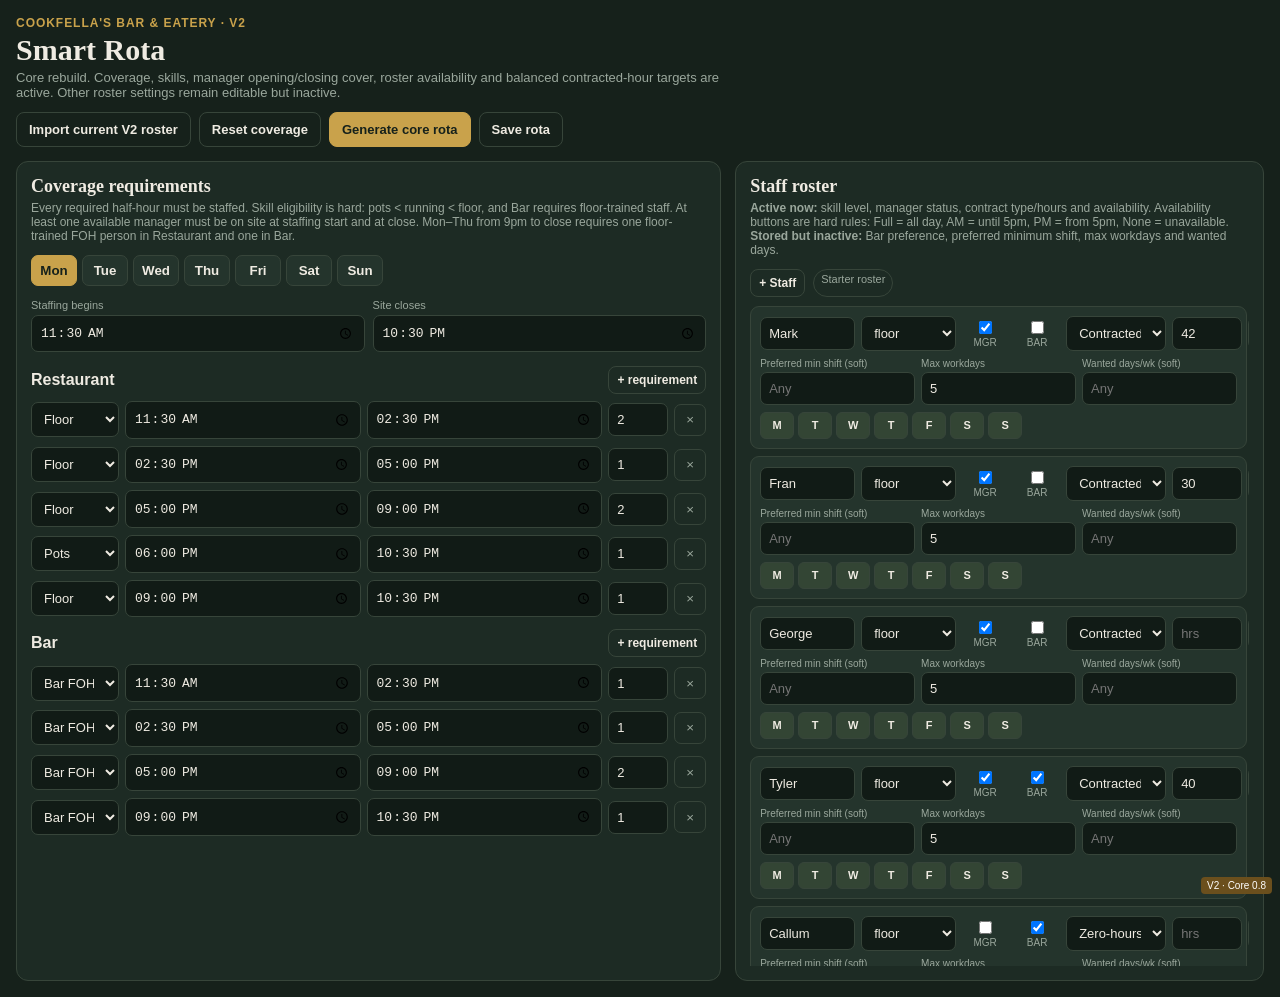
==== v2/index.html @ 1816bac7 "Deploy Core 0.8 roster availability rules" ====
<!DOCTYPE html>
<html lang="en">
<head>
<meta charset="UTF-8" />
<meta name="viewport" content="width=device-width, initial-scale=1.0" />
<title>Cookfella's Smart Rota V2</title>
<link rel="stylesheet" href="./style.css?v=20260817-1030" />
<style>
  .rules{display:none!important}
</style>
</head>
<body>
<div class="app">
  <div class="top">
    <div>
      <div class="eyebrow">Cookfella's Bar &amp; Eatery · V2</div>
      <div class="title">Smart Rota</div>
      <div class="sub">Core rebuild. Coverage, skills, manager opening/closing cover, roster availability and balanced contracted-hour targets are active. Other roster settings remain editable but inactive.</div>
    </div>
    <div class="actions">
      <button class="btn" id="importLegacy">Import current V2 roster</button>
      <button class="btn" id="resetCoverage">Reset coverage</button>
      <button class="btn primary" id="generate">Generate core rota</button>
      <button class="btn" id="download" disabled>Save rota</button>
    </div>
  </div>

  <div class="grid">
    <section class="panel">
      <h2>Coverage requirements</h2>
      <p class="hint">Every required half-hour must be staffed. Skill eligibility is hard: pots &lt; running &lt; floor, and Bar requires floor-trained staff. At least one available manager must be on site at staffing start and at close. Mon–Thu from 9pm to close requires one floor-trained FOH person in Restaurant and one in Bar.</p>
      <div class="daytabs" id="dayTabs"></div>
      <div class="hoursRow">
        <div class="field"><label>Staffing begins</label><input type="time" id="siteOpen"></div>
        <div class="field"><label>Site closes</label><input type="time" id="siteClose"></div>
      </div>
      <div id="coverageEditor"></div>
      <div class="rules">
        <input id="splitGap" type="number"><input id="maxContinuous" type="number"><input id="maxOT" type="number"><input id="twoOff" type="checkbox"><input id="minGeneratedShift" type="number"><input id="flexOverstaff" type="number"><input id="flexBudget" type="number">
      </div>
    </section>

    <section class="panel">
      <h2>Staff roster</h2>
      <p class="hint"><strong>Active now:</strong> skill level, manager status, contract type/hours and availability. Availability buttons are hard rules: Full = all day, AM = until 5pm, PM = from 5pm, None = unavailable. <strong>Stored but inactive:</strong> Bar preference, preferred minimum shift, max workdays and wanted days.</p>
      <div class="actions" style="margin-bottom:9px"><button class="btn small" id="addStaff">+ Staff</button><span class="badge" id="staffSource"></span></div>
      <div class="staffList" id="staffList"></div>
    </section>
  </div>

  <section class="panel results" id="resultsPanel" style="display:none">
    <h2>Generated rota</h2>
    <p class="hint" id="resultHint"></p>
    <div class="metrics" id="metrics"></div>
    <div id="warnings"></div>
    <div class="rotaGrid" id="rotaGrid"></div>
    <div class="footerNote">V2 Core 0.8 keeps full coverage, skills, roster availability and manager opening/closing cover hard. Contracted targets are balanced inside those hard constraints. Mon–Thu closing FOH demand is one floor-trained person in each area from 9pm. Workday limits, split rules, shift-length preferences and Bar preference remain inactive.</div>
  </section>
</div>
<div class="build">V2 · Core 0.8</div>
<script src="./smart.js?v=20260817-1006"></script>
<script src="./weekday-close-coverage.js?v=20260817-1302"></script>
<script src="./export-fix.js?v=20260817-1048"></script>
<script src="./baseline-optimizer.js?v=20260817-1332"></script>
</body>
</html>
---- v2/style.css ----
:root{--bg:#16211B;--panel:#1d2b24;--panel2:#24342c;--cream:#EFEBE2;--muted:#9AA79C;--gold:#C9A24B;--green:#6FAE8C;--red:#C98A6B;--line:#37453A;--ink:#16211B}*{box-sizing:border-box}body{margin:0;background:var(--bg);color:var(--cream);font-family:-apple-system,BlinkMacSystemFont,"Segoe UI",sans-serif}.app{max-width:1500px;margin:auto;padding:16px}.top{display:flex;gap:12px;justify-content:space-between;align-items:flex-start;flex-wrap:wrap;margin-bottom:14px}.eyebrow{font-size:12px;letter-spacing:.08em;text-transform:uppercase;color:var(--gold);font-weight:800}.title{font:700 30px/1.05 Georgia,serif;margin:4px 0}.sub{color:var(--muted);font-size:13px;max-width:720px}.actions{display:flex;gap:8px;flex-wrap:wrap}.btn{appearance:none;border:1px solid var(--line);background:transparent;color:var(--cream);border-radius:8px;padding:9px 12px;font-weight:700;font-size:13px;cursor:pointer}.btn:hover{filter:brightness(1.15)}.btn:disabled{cursor:default}.btn.primary{background:var(--gold);border-color:var(--gold);color:var(--ink)}.btn.small{padding:6px 8px;font-size:12px}.badge{display:inline-block;padding:3px 7px;border-radius:99px;border:1px solid var(--line);font-size:11px;color:var(--muted)}.grid{display:grid;grid-template-columns:minmax(0,1fr) minmax(330px,.75fr);gap:14px}.panel{background:var(--panel);border:1px solid var(--line);border-radius:12px;padding:14px}.panel h2{font:700 18px Georgia,serif;margin:0 0 4px}.hint{font-size:12px;color:var(--muted);margin:0 0 12px}.daytabs{display:flex;gap:5px;overflow:auto;padding-bottom:8px}.daytab{min-width:46px;border:1px solid var(--line);background:var(--panel2);color:var(--cream);padding:7px;border-radius:7px;font-weight:700}.daytab.active{background:var(--gold);color:var(--ink);border-color:var(--gold)}.hoursRow{display:grid;grid-template-columns:1fr 1fr;gap:8px;margin:5px 0 14px}.field label,.miniLabel{display:block;color:var(--muted);font-size:11px;margin-bottom:4px}.field input,.req input,.req select,.staffRow input,.staffRow select{width:100%;background:#111b16;color:var(--cream);border:1px solid var(--line);border-radius:7px;padding:8px;font-size:13px}.areaHead{display:flex;justify-content:space-between;align-items:center;margin-top:12px}.areaTitle{font-weight:800}.reqs{display:flex;flex-direction:column;gap:7px;margin-top:7px}.req{display:grid;grid-template-columns:88px 1fr 1fr 60px 32px;gap:6px;align-items:center}.req .remove,.icon{width:32px;height:32px;border-radius:7px;border:1px solid var(--line);background:transparent;color:var(--muted);cursor:pointer}.rules{display:grid;grid-template-columns:repeat(4,1fr);gap:8px;margin-top:12px}.ruleCard{background:var(--panel2);padding:9px;border-radius:8px;border:1px solid var(--line)}.ruleCard input{width:70px;background:#111b16;color:var(--cream);border:1px solid var(--line);border-radius:6px;padding:5px}.staffList{display:flex;flex-direction:column;gap:7px;max-height:660px;overflow:auto;padding-right:2px}.staffRow{background:var(--panel2);border:1px solid var(--line);border-radius:9px;padding:9px}.staffTop{display:grid;grid-template-columns:minmax(95px,1.2fr) 95px 46px 46px 100px 70px 32px;gap:6px;align-items:center}.checkWrap{text-align:center;font-size:10px;color:var(--muted)}.checkWrap input{width:auto}.avail{display:flex;gap:4px;margin-top:7px;flex-wrap:wrap}.avail button{width:34px;height:27px;border-radius:6px;border:1px solid var(--line);background:#111b16;color:var(--cream);font-size:11px;font-weight:700}.avail button.full{background:#6f855633}.avail button.am{background:linear-gradient(90deg,#C9A24B55 0 50%,#111b16 50%)}.avail button.pm{background:linear-gradient(90deg,#111b16 0 50%,#C9A24B55 50%)}.avail button.none{opacity:.35}.staffMeta{display:grid;grid-template-columns:1fr 1fr 1fr;gap:6px;margin-top:7px}.staffMeta label{font-size:10px;color:var(--muted)}.staffMeta input{margin-top:3px}.results{margin-top:14px}.metrics{display:grid;grid-template-columns:repeat(6,1fr);gap:7px;margin:10px 0}.metric{background:var(--panel2);border:1px solid var(--line);border-radius:9px;padding:9px}.metric .k{font-size:10px;color:var(--muted)}.metric .v{font:700 18px Georgia,serif;margin-top:2px}.warn{border:1px solid #805741;background:#3b291f;padding:9px;border-radius:8px;color:#ffd9cb;font-size:12px;margin:7px 0}.ok{border:1px solid #3b6a54;background:#18352a;padding:9px;border-radius:8px;color:#cce9d9;font-size:12px;margin:7px 0}.rotaGrid{display:grid;grid-template-columns:repeat(7,minmax(155px,1fr));gap:7px;overflow:auto}.dayResult{background:var(--panel2);border:1px solid var(--line);border-radius:9px;padding:8px;min-width:155px}.dayResult h3{margin:0 0 7px;font-size:13px;color:var(--gold)}.areaLabel{font-size:10px;text-transform:uppercase;letter-spacing:.08em;color:var(--muted);margin:7px 0 3px}.shift{background:#111b16;border-left:3px solid var(--green);border-radius:6px;padding:6px;margin:4px 0}.shift.bar{border-left-color:var(--gold)}.shift.unfilled{border-left-color:var(--red)}.shift .time{font-weight:800;font-size:12px}.shift .who{font-size:12px;margin-top:2px}.shift .role{font-size:10px;color:var(--muted)}.footerNote{font-size:11px;color:var(--muted);margin-top:10px}.build{position:fixed;right:8px;bottom:6px;background:#6B4F1D;color:white;font-size:10px;padding:3px 6px;border-radius:4px;z-index:10}@media(max-width:1000px){.grid{grid-template-columns:1fr}.metrics{grid-template-columns:repeat(3,1fr)}.staffList{max-height:none}.rotaGrid{grid-template-columns:repeat(7,180px)}}@media(max-width:650px){.app{padding:10px}.title{font-size:25px}.req{grid-template-columns:78px 1fr 1fr 52px 30px}.rules{grid-template-columns:1fr}.staffTop{grid-template-columns:1fr 86px 42px 42px}.staffTop .contractType,.staffTop .target,.staffTop .removeStaff{grid-row:2}.staffTop .contractType{grid-column:1/2}.staffTop .target{grid-column:2/4}.staffTop .removeStaff{grid-column:4}.staffMeta{grid-template-columns:1fr 1fr}.metrics{grid-template-columns:repeat(2,1fr)}}
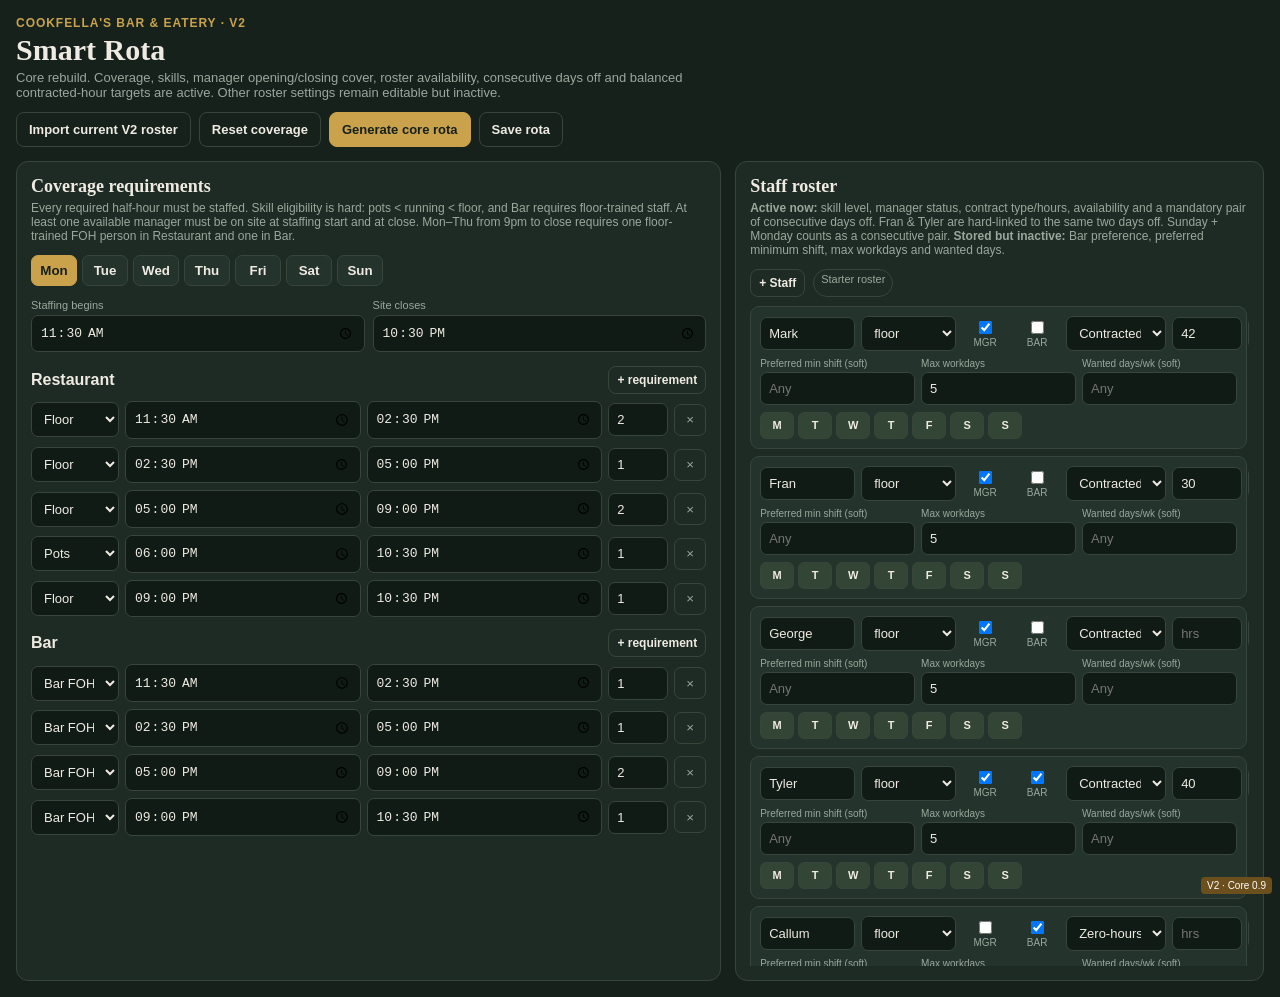
==== commit 02696318: "Deploy Core 0.9 consecutive days off rules" ====
--- a/v2/index.html
+++ b/v2/index.html
@@ -15,7 +15,7 @@
     <div>
       <div class="eyebrow">Cookfella's Bar &amp; Eatery · V2</div>
       <div class="title">Smart Rota</div>
-      <div class="sub">Core rebuild. Coverage, skills, manager opening/closing cover, roster availability and balanced contracted-hour targets are active. Other roster settings remain editable but inactive.</div>
+      <div class="sub">Core rebuild. Coverage, skills, manager opening/closing cover, roster availability, consecutive days off and balanced contracted-hour targets are active. Other roster settings remain editable but inactive.</div>
     </div>
     <div class="actions">
       <button class="btn" id="importLegacy">Import current V2 roster</button>
@@ -42,7 +42,7 @@
 
     <section class="panel">
       <h2>Staff roster</h2>
-      <p class="hint"><strong>Active now:</strong> skill level, manager status, contract type/hours and availability. Availability buttons are hard rules: Full = all day, AM = until 5pm, PM = from 5pm, None = unavailable. <strong>Stored but inactive:</strong> Bar preference, preferred minimum shift, max workdays and wanted days.</p>
+      <p class="hint"><strong>Active now:</strong> skill level, manager status, contract type/hours, availability and a mandatory pair of consecutive days off. Fran &amp; Tyler are hard-linked to the same two days off. Sunday + Monday counts as a consecutive pair. <strong>Stored but inactive:</strong> Bar preference, preferred minimum shift, max workdays and wanted days.</p>
       <div class="actions" style="margin-bottom:9px"><button class="btn small" id="addStaff">+ Staff</button><span class="badge" id="staffSource"></span></div>
       <div class="staffList" id="staffList"></div>
     </section>
@@ -54,13 +54,14 @@
     <div class="metrics" id="metrics"></div>
     <div id="warnings"></div>
     <div class="rotaGrid" id="rotaGrid"></div>
-    <div class="footerNote">V2 Core 0.8 keeps full coverage, skills, roster availability and manager opening/closing cover hard. Contracted targets are balanced inside those hard constraints. Mon–Thu closing FOH demand is one floor-trained person in each area from 9pm. Workday limits, split rules, shift-length preferences and Bar preference remain inactive.</div>
+    <div class="footerNote">V2 Core 0.9 keeps full coverage, skills, roster availability, manager opening/closing cover and one mandatory consecutive off-day pair per staff member hard. Fran and Tyler share the same pair. Contracted targets are balanced inside those hard constraints. Workday limits, split rules, shift-length preferences and Bar preference remain inactive.</div>
   </section>
 </div>
-<div class="build">V2 · Core 0.8</div>
+<div class="build">V2 · Core 0.9</div>
 <script src="./smart.js?v=20260817-1006"></script>
 <script src="./weekday-close-coverage.js?v=20260817-1302"></script>
 <script src="./export-fix.js?v=20260817-1048"></script>
 <script src="./baseline-optimizer.js?v=20260817-1332"></script>
+<script src="./two-days-off.js?v=20260817-1338"></script>
 </body>
 </html>
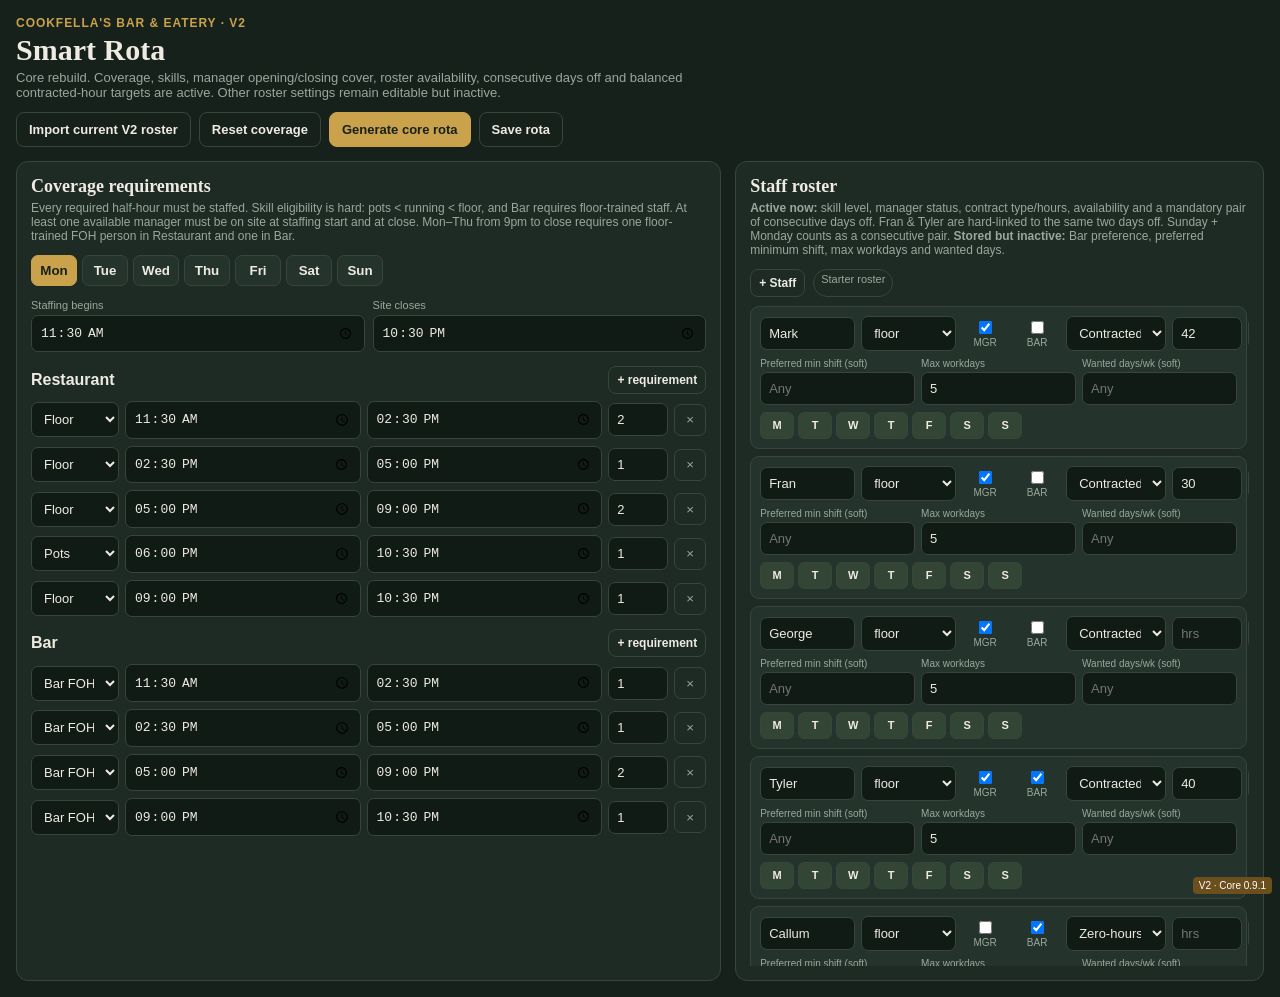
==== commit 5eb0fd39: "Deploy Core 0.9.1 complete two-days-off search" ====
--- a/v2/index.html
+++ b/v2/index.html
@@ -54,14 +54,14 @@
     <div class="metrics" id="metrics"></div>
     <div id="warnings"></div>
     <div class="rotaGrid" id="rotaGrid"></div>
-    <div class="footerNote">V2 Core 0.9 keeps full coverage, skills, roster availability, manager opening/closing cover and one mandatory consecutive off-day pair per staff member hard. Fran and Tyler share the same pair. Contracted targets are balanced inside those hard constraints. Workday limits, split rules, shift-length preferences and Bar preference remain inactive.</div>
+    <div class="footerNote">V2 Core 0.9.1 keeps full coverage, skills, roster availability, manager opening/closing cover and one mandatory consecutive off-day pair per staff member hard. Fran and Tyler share the same pair. The off-day solver now performs a complete backtracking feasibility search rather than a limited shortlist. Contracted targets are balanced inside those hard constraints. Workday limits, split rules, shift-length preferences and Bar preference remain inactive.</div>
   </section>
 </div>
-<div class="build">V2 · Core 0.9</div>
+<div class="build">V2 · Core 0.9.1</div>
 <script src="./smart.js?v=20260817-1006"></script>
 <script src="./weekday-close-coverage.js?v=20260817-1302"></script>
 <script src="./export-fix.js?v=20260817-1048"></script>
 <script src="./baseline-optimizer.js?v=20260817-1332"></script>
-<script src="./two-days-off.js?v=20260817-1338"></script>
+<script src="./two-days-off.js?v=20260817-1345"></script>
 </body>
 </html>
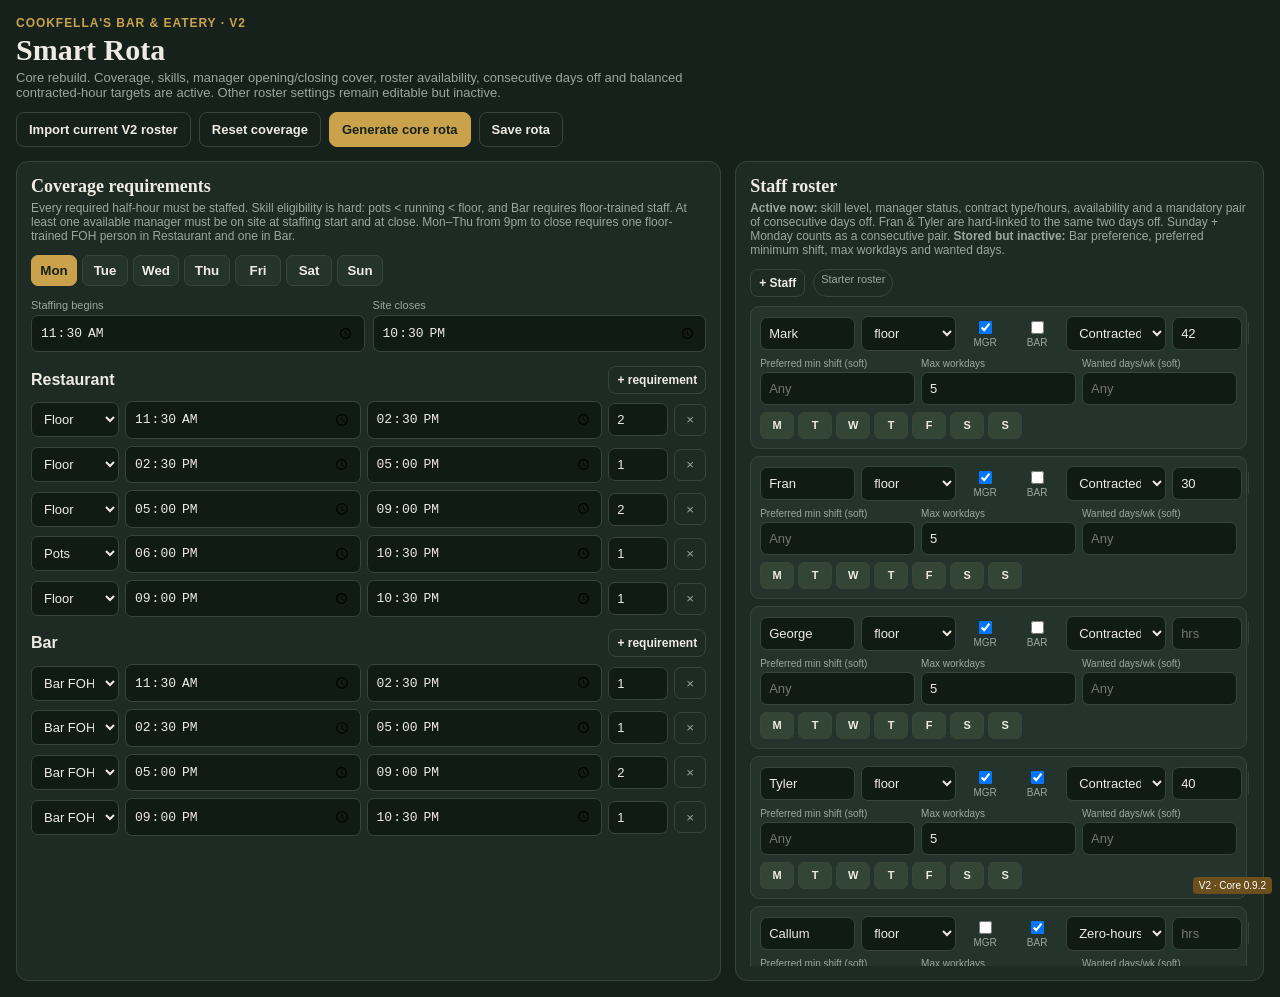
==== commit 8b650315: "Deploy Core 0.9.2 clearer exported duty labels" ====
--- a/v2/index.html
+++ b/v2/index.html
@@ -54,13 +54,13 @@
     <div class="metrics" id="metrics"></div>
     <div id="warnings"></div>
     <div class="rotaGrid" id="rotaGrid"></div>
-    <div class="footerNote">V2 Core 0.9.1 keeps full coverage, skills, roster availability, manager opening/closing cover and one mandatory consecutive off-day pair per staff member hard. Fran and Tyler share the same pair. The off-day solver now performs a complete backtracking feasibility search rather than a limited shortlist. Contracted targets are balanced inside those hard constraints. Workday limits, split rules, shift-length preferences and Bar preference remain inactive.</div>
+    <div class="footerNote">V2 Core 0.9.2 keeps the Core 0.9.1 scheduling rules unchanged. Exported Restaurant rotas now clearly label POTS and RUNNING duties while normal floor and Bar shifts remain uncluttered. Workday limits, split rules, shift-length preferences and Bar preference remain inactive.</div>
   </section>
 </div>
-<div class="build">V2 · Core 0.9.1</div>
+<div class="build">V2 · Core 0.9.2</div>
 <script src="./smart.js?v=20260817-1006"></script>
 <script src="./weekday-close-coverage.js?v=20260817-1302"></script>
-<script src="./export-fix.js?v=20260817-1048"></script>
+<script src="./export-fix.js?v=20260817-1352"></script>
 <script src="./baseline-optimizer.js?v=20260817-1332"></script>
 <script src="./two-days-off.js?v=20260817-1345"></script>
 </body>
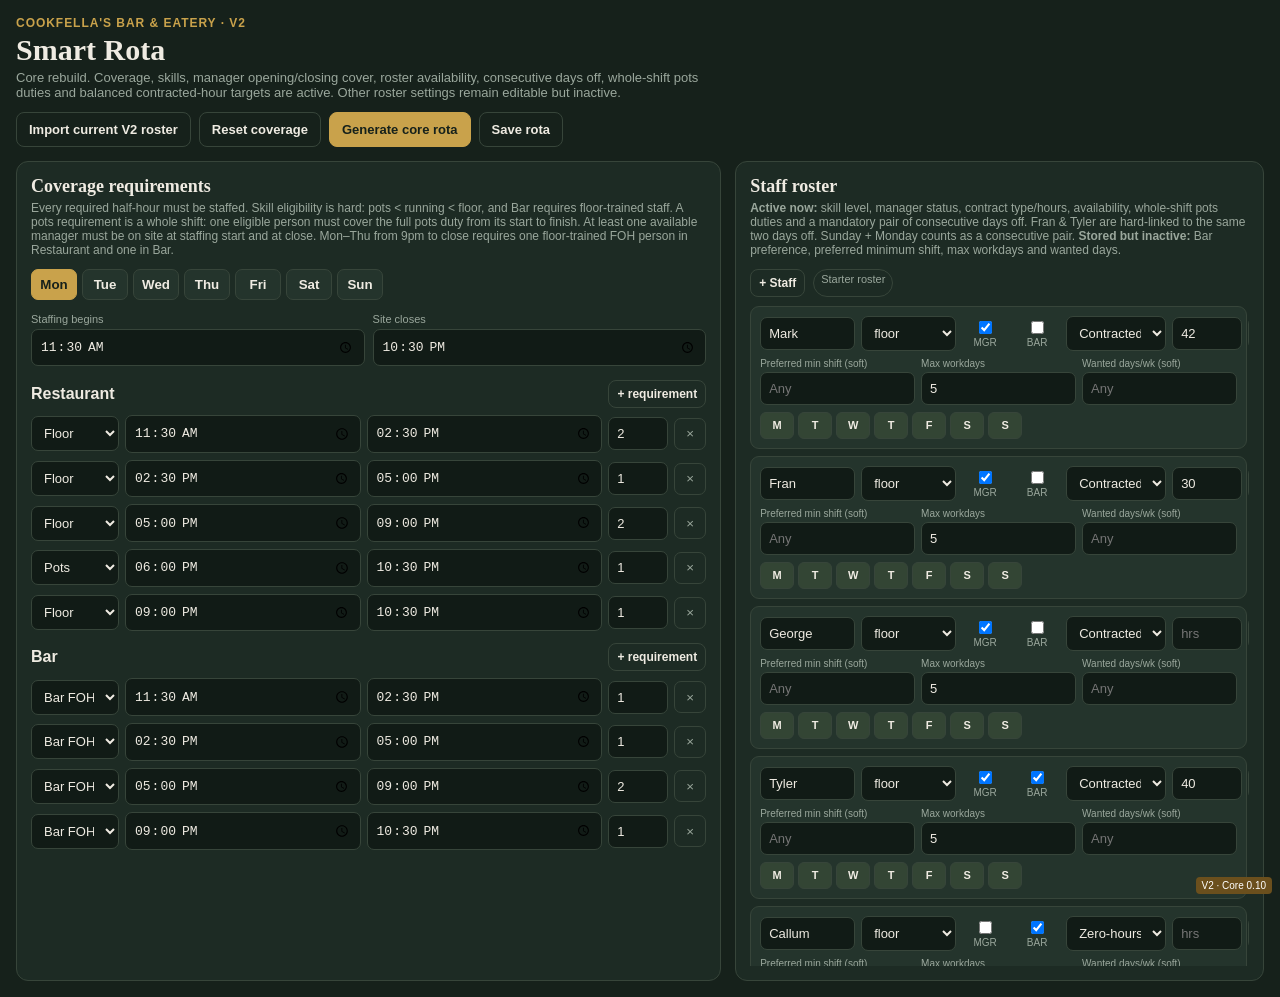
==== commit 746d04a1: "Deploy Core 0.10 whole-shift pots rule" ====
--- a/v2/index.html
+++ b/v2/index.html
@@ -15,7 +15,7 @@
     <div>
       <div class="eyebrow">Cookfella's Bar &amp; Eatery · V2</div>
       <div class="title">Smart Rota</div>
-      <div class="sub">Core rebuild. Coverage, skills, manager opening/closing cover, roster availability, consecutive days off and balanced contracted-hour targets are active. Other roster settings remain editable but inactive.</div>
+      <div class="sub">Core rebuild. Coverage, skills, manager opening/closing cover, roster availability, consecutive days off, whole-shift pots duties and balanced contracted-hour targets are active. Other roster settings remain editable but inactive.</div>
     </div>
     <div class="actions">
       <button class="btn" id="importLegacy">Import current V2 roster</button>
@@ -28,7 +28,7 @@
   <div class="grid">
     <section class="panel">
       <h2>Coverage requirements</h2>
-      <p class="hint">Every required half-hour must be staffed. Skill eligibility is hard: pots &lt; running &lt; floor, and Bar requires floor-trained staff. At least one available manager must be on site at staffing start and at close. Mon–Thu from 9pm to close requires one floor-trained FOH person in Restaurant and one in Bar.</p>
+      <p class="hint">Every required half-hour must be staffed. Skill eligibility is hard: pots &lt; running &lt; floor, and Bar requires floor-trained staff. A pots requirement is a whole shift: one eligible person must cover the full pots duty from its start to finish. At least one available manager must be on site at staffing start and at close. Mon–Thu from 9pm to close requires one floor-trained FOH person in Restaurant and one in Bar.</p>
       <div class="daytabs" id="dayTabs"></div>
       <div class="hoursRow">
         <div class="field"><label>Staffing begins</label><input type="time" id="siteOpen"></div>
@@ -42,7 +42,7 @@
 
     <section class="panel">
       <h2>Staff roster</h2>
-      <p class="hint"><strong>Active now:</strong> skill level, manager status, contract type/hours, availability and a mandatory pair of consecutive days off. Fran &amp; Tyler are hard-linked to the same two days off. Sunday + Monday counts as a consecutive pair. <strong>Stored but inactive:</strong> Bar preference, preferred minimum shift, max workdays and wanted days.</p>
+      <p class="hint"><strong>Active now:</strong> skill level, manager status, contract type/hours, availability, whole-shift pots duties and a mandatory pair of consecutive days off. Fran &amp; Tyler are hard-linked to the same two days off. Sunday + Monday counts as a consecutive pair. <strong>Stored but inactive:</strong> Bar preference, preferred minimum shift, max workdays and wanted days.</p>
       <div class="actions" style="margin-bottom:9px"><button class="btn small" id="addStaff">+ Staff</button><span class="badge" id="staffSource"></span></div>
       <div class="staffList" id="staffList"></div>
     </section>
@@ -54,14 +54,14 @@
     <div class="metrics" id="metrics"></div>
     <div id="warnings"></div>
     <div class="rotaGrid" id="rotaGrid"></div>
-    <div class="footerNote">V2 Core 0.9.2 keeps the Core 0.9.1 scheduling rules unchanged. Exported Restaurant rotas now clearly label POTS and RUNNING duties while normal floor and Bar shifts remain uncluttered. Workday limits, split rules, shift-length preferences and Bar preference remain inactive.</div>
+    <div class="footerNote">V2 Core 0.10 keeps coverage, skills, roster availability, manager opening/closing cover, consecutive days off and whole-shift pots duties hard. Each pots shift must stay with one person for its full required span; the contract rebalancer cannot split it. Exported Restaurant rotas continue to label POTS and RUNNING duties. Workday limits, split rules, shift-length preferences and Bar preference remain inactive.</div>
   </section>
 </div>
-<div class="build">V2 · Core 0.9.2</div>
+<div class="build">V2 · Core 0.10</div>
 <script src="./smart.js?v=20260817-1006"></script>
 <script src="./weekday-close-coverage.js?v=20260817-1302"></script>
 <script src="./export-fix.js?v=20260817-1352"></script>
-<script src="./baseline-optimizer.js?v=20260817-1332"></script>
-<script src="./two-days-off.js?v=20260817-1345"></script>
+<script src="./baseline-optimizer.js?v=20260817-1403"></script>
+<script src="./two-days-off.js?v=20260817-1403"></script>
 </body>
 </html>
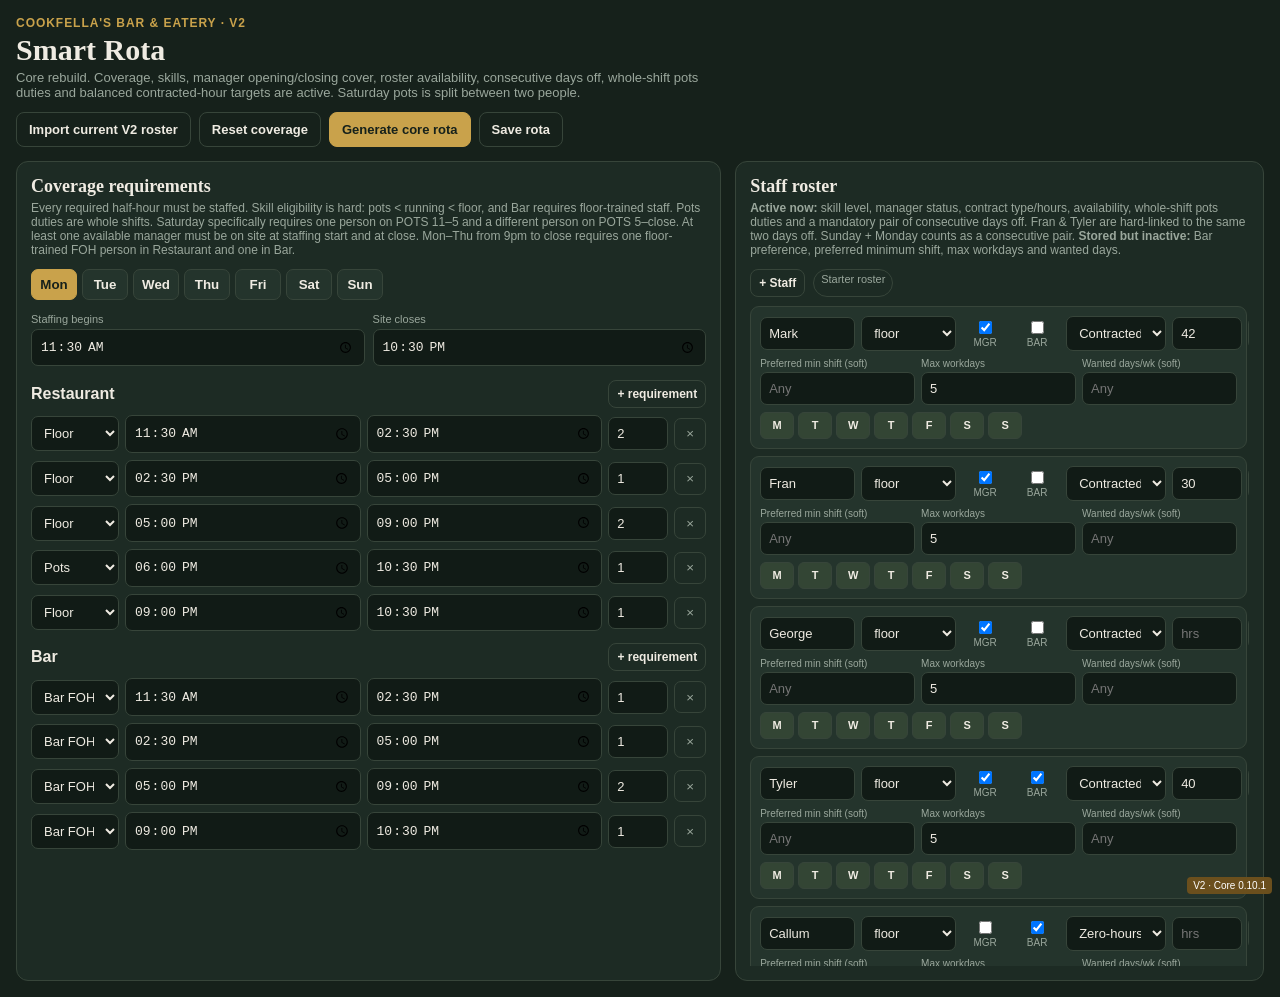
==== commit 278c6039: "Deploy Core 0.10.1 Saturday split pots shifts" ====
--- a/v2/index.html
+++ b/v2/index.html
@@ -15,7 +15,7 @@
     <div>
       <div class="eyebrow">Cookfella's Bar &amp; Eatery · V2</div>
       <div class="title">Smart Rota</div>
-      <div class="sub">Core rebuild. Coverage, skills, manager opening/closing cover, roster availability, consecutive days off, whole-shift pots duties and balanced contracted-hour targets are active. Other roster settings remain editable but inactive.</div>
+      <div class="sub">Core rebuild. Coverage, skills, manager opening/closing cover, roster availability, consecutive days off, whole-shift pots duties and balanced contracted-hour targets are active. Saturday pots is split between two people.</div>
     </div>
     <div class="actions">
       <button class="btn" id="importLegacy">Import current V2 roster</button>
@@ -28,7 +28,7 @@
   <div class="grid">
     <section class="panel">
       <h2>Coverage requirements</h2>
-      <p class="hint">Every required half-hour must be staffed. Skill eligibility is hard: pots &lt; running &lt; floor, and Bar requires floor-trained staff. A pots requirement is a whole shift: one eligible person must cover the full pots duty from its start to finish. At least one available manager must be on site at staffing start and at close. Mon–Thu from 9pm to close requires one floor-trained FOH person in Restaurant and one in Bar.</p>
+      <p class="hint">Every required half-hour must be staffed. Skill eligibility is hard: pots &lt; running &lt; floor, and Bar requires floor-trained staff. Pots duties are whole shifts. Saturday specifically requires one person on POTS 11–5 and a different person on POTS 5–close. At least one available manager must be on site at staffing start and at close. Mon–Thu from 9pm to close requires one floor-trained FOH person in Restaurant and one in Bar.</p>
       <div class="daytabs" id="dayTabs"></div>
       <div class="hoursRow">
         <div class="field"><label>Staffing begins</label><input type="time" id="siteOpen"></div>
@@ -54,14 +54,14 @@
     <div class="metrics" id="metrics"></div>
     <div id="warnings"></div>
     <div class="rotaGrid" id="rotaGrid"></div>
-    <div class="footerNote">V2 Core 0.10 keeps coverage, skills, roster availability, manager opening/closing cover, consecutive days off and whole-shift pots duties hard. Each pots shift must stay with one person for its full required span; the contract rebalancer cannot split it. Exported Restaurant rotas continue to label POTS and RUNNING duties. Workday limits, split rules, shift-length preferences and Bar preference remain inactive.</div>
+    <div class="footerNote">V2 Core 0.10.1 keeps coverage, skills, roster availability, manager opening/closing cover, consecutive days off and whole-shift pots duties hard. Saturday has two separate pots duties: 11–5 and 5–close, and they must be worked by different people. The total Saturday pots labour remains unchanged. Exported Restaurant rotas continue to label POTS and RUNNING duties. Workday limits, split rules, shift-length preferences and Bar preference remain inactive.</div>
   </section>
 </div>
-<div class="build">V2 · Core 0.10</div>
+<div class="build">V2 · Core 0.10.1</div>
 <script src="./smart.js?v=20260817-1006"></script>
 <script src="./weekday-close-coverage.js?v=20260817-1302"></script>
 <script src="./export-fix.js?v=20260817-1352"></script>
-<script src="./baseline-optimizer.js?v=20260817-1403"></script>
-<script src="./two-days-off.js?v=20260817-1403"></script>
+<script src="./baseline-optimizer.js?v=20260817-1408"></script>
+<script src="./two-days-off.js?v=20260817-1408"></script>
 </body>
 </html>
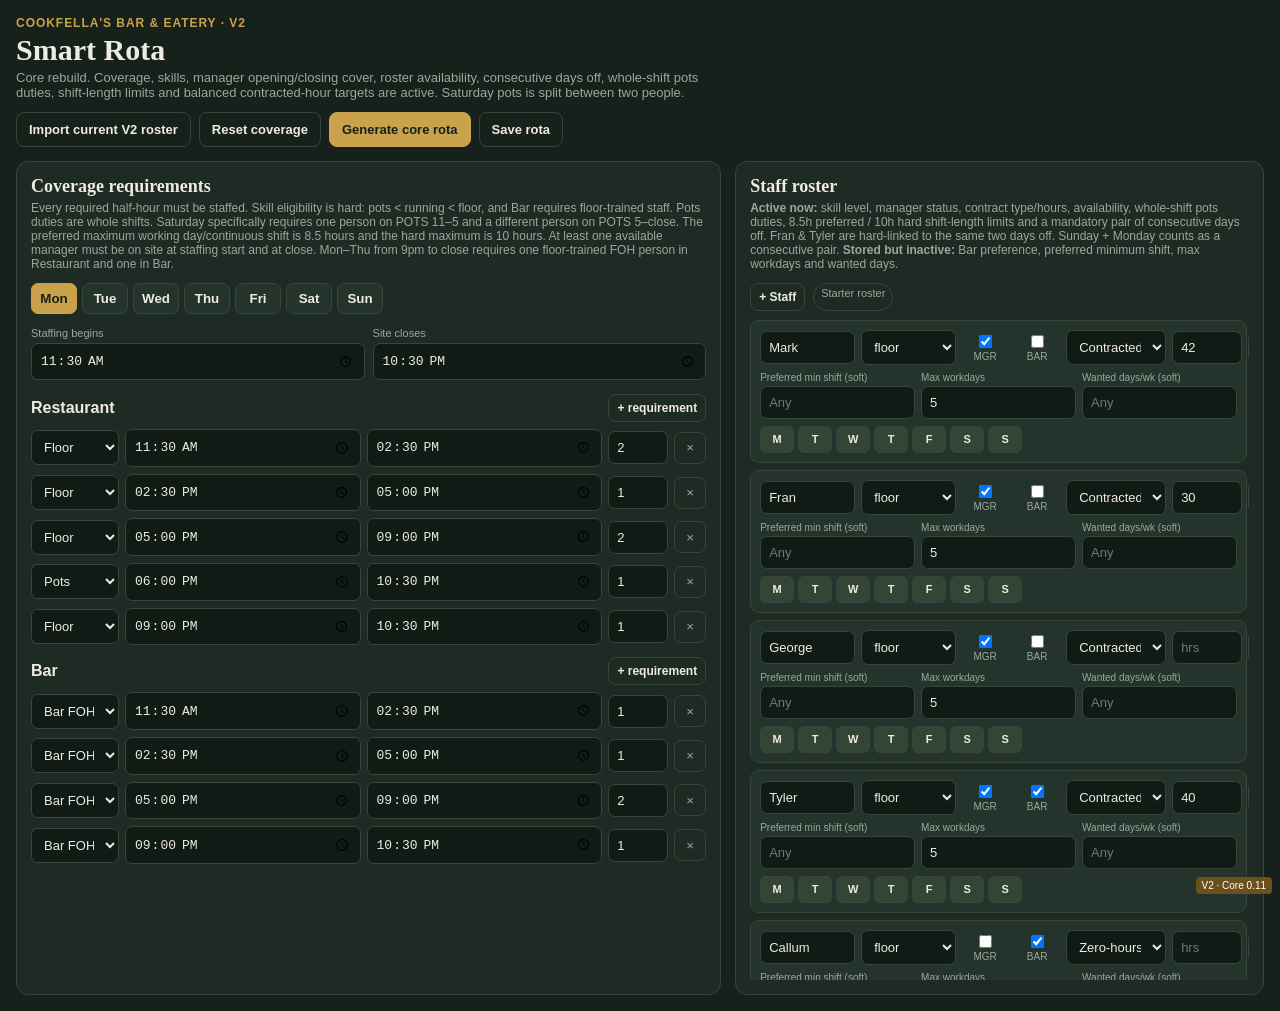
==== commit 75ae94af: "Deploy Core 0.11 shift length limits" ====
--- a/v2/index.html
+++ b/v2/index.html
@@ -15,7 +15,7 @@
     <div>
       <div class="eyebrow">Cookfella's Bar &amp; Eatery · V2</div>
       <div class="title">Smart Rota</div>
-      <div class="sub">Core rebuild. Coverage, skills, manager opening/closing cover, roster availability, consecutive days off, whole-shift pots duties and balanced contracted-hour targets are active. Saturday pots is split between two people.</div>
+      <div class="sub">Core rebuild. Coverage, skills, manager opening/closing cover, roster availability, consecutive days off, whole-shift pots duties, shift-length limits and balanced contracted-hour targets are active. Saturday pots is split between two people.</div>
     </div>
     <div class="actions">
       <button class="btn" id="importLegacy">Import current V2 roster</button>
@@ -28,7 +28,7 @@
   <div class="grid">
     <section class="panel">
       <h2>Coverage requirements</h2>
-      <p class="hint">Every required half-hour must be staffed. Skill eligibility is hard: pots &lt; running &lt; floor, and Bar requires floor-trained staff. Pots duties are whole shifts. Saturday specifically requires one person on POTS 11–5 and a different person on POTS 5–close. At least one available manager must be on site at staffing start and at close. Mon–Thu from 9pm to close requires one floor-trained FOH person in Restaurant and one in Bar.</p>
+      <p class="hint">Every required half-hour must be staffed. Skill eligibility is hard: pots &lt; running &lt; floor, and Bar requires floor-trained staff. Pots duties are whole shifts. Saturday specifically requires one person on POTS 11–5 and a different person on POTS 5–close. The preferred maximum working day/continuous shift is 8.5 hours and the hard maximum is 10 hours. At least one available manager must be on site at staffing start and at close. Mon–Thu from 9pm to close requires one floor-trained FOH person in Restaurant and one in Bar.</p>
       <div class="daytabs" id="dayTabs"></div>
       <div class="hoursRow">
         <div class="field"><label>Staffing begins</label><input type="time" id="siteOpen"></div>
@@ -42,7 +42,7 @@
 
     <section class="panel">
       <h2>Staff roster</h2>
-      <p class="hint"><strong>Active now:</strong> skill level, manager status, contract type/hours, availability, whole-shift pots duties and a mandatory pair of consecutive days off. Fran &amp; Tyler are hard-linked to the same two days off. Sunday + Monday counts as a consecutive pair. <strong>Stored but inactive:</strong> Bar preference, preferred minimum shift, max workdays and wanted days.</p>
+      <p class="hint"><strong>Active now:</strong> skill level, manager status, contract type/hours, availability, whole-shift pots duties, 8.5h preferred / 10h hard shift-length limits and a mandatory pair of consecutive days off. Fran &amp; Tyler are hard-linked to the same two days off. Sunday + Monday counts as a consecutive pair. <strong>Stored but inactive:</strong> Bar preference, preferred minimum shift, max workdays and wanted days.</p>
       <div class="actions" style="margin-bottom:9px"><button class="btn small" id="addStaff">+ Staff</button><span class="badge" id="staffSource"></span></div>
       <div class="staffList" id="staffList"></div>
     </section>
@@ -54,14 +54,14 @@
     <div class="metrics" id="metrics"></div>
     <div id="warnings"></div>
     <div class="rotaGrid" id="rotaGrid"></div>
-    <div class="footerNote">V2 Core 0.10.1 keeps coverage, skills, roster availability, manager opening/closing cover, consecutive days off and whole-shift pots duties hard. Saturday has two separate pots duties: 11–5 and 5–close, and they must be worked by different people. The total Saturday pots labour remains unchanged. Exported Restaurant rotas continue to label POTS and RUNNING duties. Workday limits, split rules, shift-length preferences and Bar preference remain inactive.</div>
+    <div class="footerNote">V2 Core 0.11 keeps coverage, skills, roster availability, manager opening/closing cover, consecutive days off and whole-shift pots duties hard. Saturday has separate 11–5 and 5–close pots duties worked by different people. Shift length now targets a maximum of 8.5 hours per day/continuous run, with an absolute 10 hour ceiling so open-to-close 11+ hour shifts cannot be generated. Exported Restaurant rotas continue to label POTS and RUNNING duties. Minimum-shift, workday-count, split-gap and Bar-preference rules remain inactive.</div>
   </section>
 </div>
-<div class="build">V2 · Core 0.10.1</div>
+<div class="build">V2 · Core 0.11</div>
 <script src="./smart.js?v=20260817-1006"></script>
 <script src="./weekday-close-coverage.js?v=20260817-1302"></script>
 <script src="./export-fix.js?v=20260817-1352"></script>
-<script src="./baseline-optimizer.js?v=20260817-1408"></script>
+<script src="./baseline-optimizer.js?v=20260817-1418"></script>
 <script src="./two-days-off.js?v=20260817-1408"></script>
 </body>
 </html>
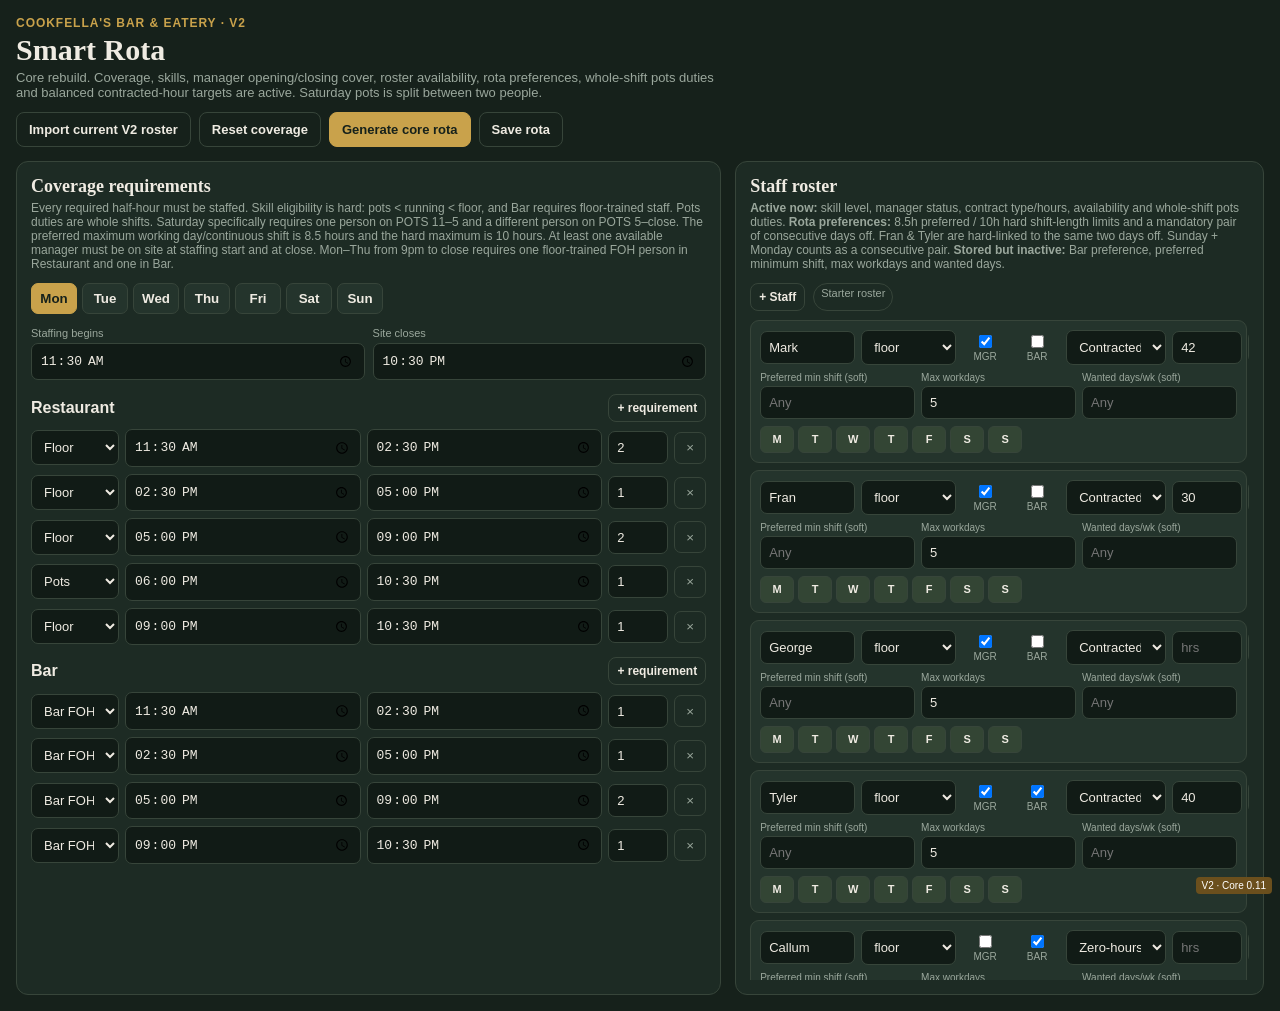
==== commit 4fd79ea9: "Use neutral rota preferences wording in V2 UI" ====
--- a/v2/index.html
+++ b/v2/index.html
@@ -15,7 +15,7 @@
     <div>
       <div class="eyebrow">Cookfella's Bar &amp; Eatery · V2</div>
       <div class="title">Smart Rota</div>
-      <div class="sub">Core rebuild. Coverage, skills, manager opening/closing cover, roster availability, consecutive days off, whole-shift pots duties, shift-length limits and balanced contracted-hour targets are active. Saturday pots is split between two people.</div>
+      <div class="sub">Core rebuild. Coverage, skills, manager opening/closing cover, roster availability, rota preferences, whole-shift pots duties and balanced contracted-hour targets are active. Saturday pots is split between two people.</div>
     </div>
     <div class="actions">
       <button class="btn" id="importLegacy">Import current V2 roster</button>
@@ -42,7 +42,7 @@
 
     <section class="panel">
       <h2>Staff roster</h2>
-      <p class="hint"><strong>Active now:</strong> skill level, manager status, contract type/hours, availability, whole-shift pots duties, 8.5h preferred / 10h hard shift-length limits and a mandatory pair of consecutive days off. Fran &amp; Tyler are hard-linked to the same two days off. Sunday + Monday counts as a consecutive pair. <strong>Stored but inactive:</strong> Bar preference, preferred minimum shift, max workdays and wanted days.</p>
+      <p class="hint"><strong>Active now:</strong> skill level, manager status, contract type/hours, availability and whole-shift pots duties. <strong>Rota preferences:</strong> 8.5h preferred / 10h hard shift-length limits and a mandatory pair of consecutive days off. Fran &amp; Tyler are hard-linked to the same two days off. Sunday + Monday counts as a consecutive pair. <strong>Stored but inactive:</strong> Bar preference, preferred minimum shift, max workdays and wanted days.</p>
       <div class="actions" style="margin-bottom:9px"><button class="btn small" id="addStaff">+ Staff</button><span class="badge" id="staffSource"></span></div>
       <div class="staffList" id="staffList"></div>
     </section>
@@ -54,7 +54,7 @@
     <div class="metrics" id="metrics"></div>
     <div id="warnings"></div>
     <div class="rotaGrid" id="rotaGrid"></div>
-    <div class="footerNote">V2 Core 0.11 keeps coverage, skills, roster availability, manager opening/closing cover, consecutive days off and whole-shift pots duties hard. Saturday has separate 11–5 and 5–close pots duties worked by different people. Shift length now targets a maximum of 8.5 hours per day/continuous run, with an absolute 10 hour ceiling so open-to-close 11+ hour shifts cannot be generated. Exported Restaurant rotas continue to label POTS and RUNNING duties. Minimum-shift, workday-count, split-gap and Bar-preference rules remain inactive.</div>
+    <div class="footerNote">V2 Core 0.11 keeps coverage, skills, roster availability, manager opening/closing cover, consecutive days off and whole-shift pots duties hard. Saturday has separate 11–5 and 5–close pots duties worked by different people. Rota preferences target a maximum of 8.5 hours per day/continuous run, with an absolute 10 hour ceiling so open-to-close 11+ hour shifts cannot be generated. Exported Restaurant rotas continue to label POTS and RUNNING duties. Minimum-shift, workday-count, split-gap and Bar-preference rules remain inactive.</div>
   </section>
 </div>
 <div class="build">V2 · Core 0.11</div>
